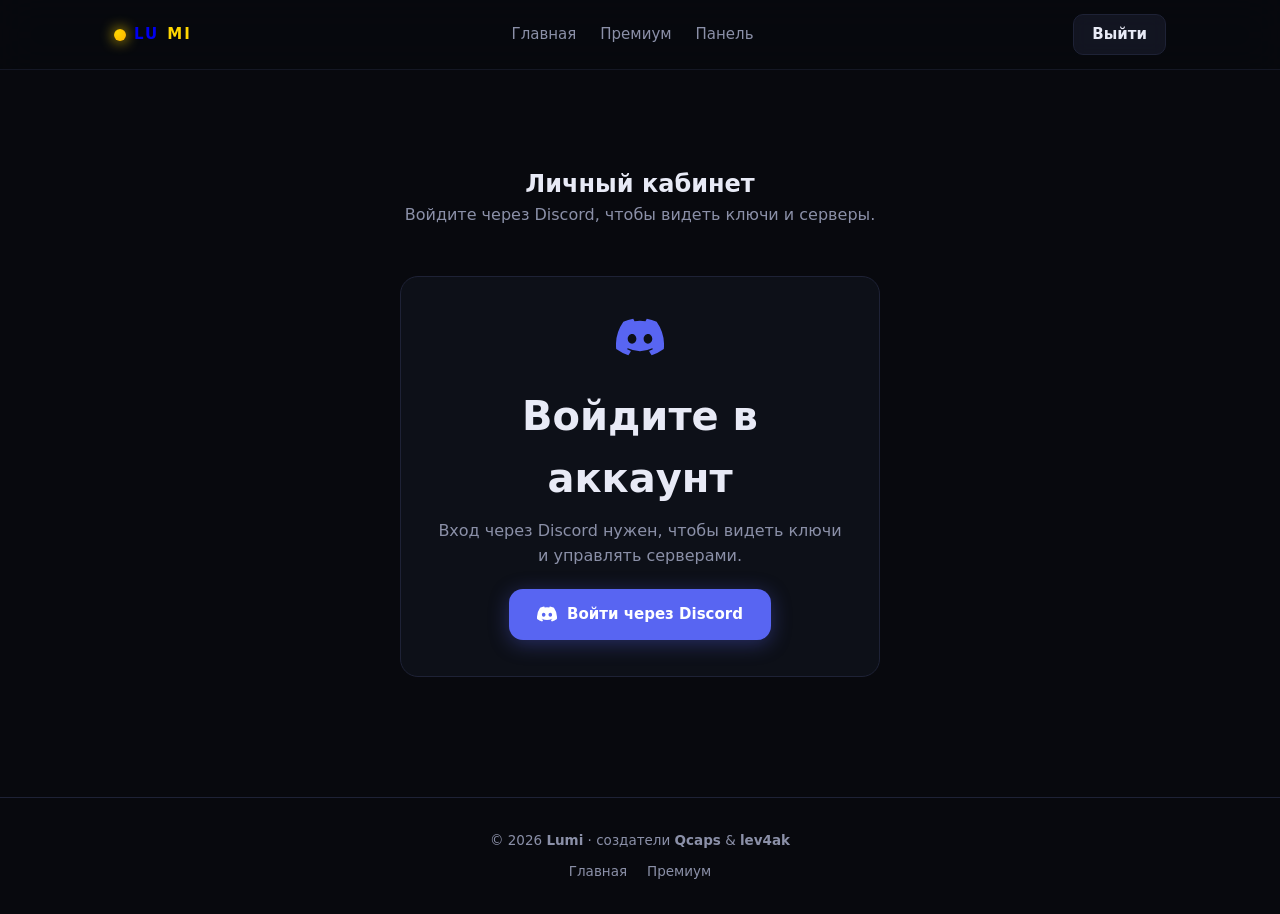
==== site/account.html @ 7cca321b "Сайт: крутой дизайн, Qcaps & lev4ak, LUMI_API на Render, личный кабинет с Discord входом" ====
<!DOCTYPE html>
<html lang="ru">
<head>
<meta charset="UTF-8">
<meta name="viewport" content="width=device-width, initial-scale=1.0">
<title>Lumi — Личный кабинет</title>
<link rel="stylesheet" href="css/style.css">
<link rel="stylesheet" href="css/account.css">
</head>
<body>
<header class="nav">
  <div class="nav-inner">
    <a class="logo" href="index.html" style="text-decoration:none"><span class="logo-dot"></span>LU<span class="accent">MI</span></a>
    <nav>
      <a href="index.html">Главная</a>
      <a href="premium.html">Премиум</a>
      <a href="dashboard.html">Панель</a>
    </nav>
    <a href="/auth/logout" class="btn btn-ghost btn-sm" id="logoutBtn" hidden>Выйти</a>
  </div>
</header>

<section class="section acct">
  <h1>Личный кабинет</h1>
  <p class="section-sub" id="whoami">Загрузка...</p>

  <div class="acct-card" id="loginCard" hidden>
    <div class="login-icon">
      <svg viewBox="0 0 24 24" width="48" height="48" fill="#5865f2"><path d="M20.32 4.37a19.8 19.8 0 0 0-4.93-1.51 13.8 13.8 0 0 0-.64 1.28 18.3 18.3 0 0 0-5.5 0 13.8 13.8 0 0 0-.64-1.28c-1.71.29-3.37.8-4.93 1.51A20.3 20.3 0 0 0 .1 18.06a19.9 19.9 0 0 0 6.07 3.03c.49-.66.93-1.37 1.3-2.1a12.9 12.9 0 0 1-2.05-.98c.17-.12.34-.25.5-.38a14.2 14.2 0 0 0 12.16 0c.17.13.33.26.5.38-.65.39-1.34.71-2.05.98.37.73.81 1.44 1.3 2.1a19.9 19.9 0 0 0 6.07-3.03 20.3 20.3 0 0 0-3.58-13.69ZM8.02 15.33c-1.18 0-2.16-1.08-2.16-2.42 0-1.33.96-2.42 2.16-2.42s2.18 1.09 2.16 2.42c0 1.34-.96 2.42-2.16 2.42Zm7.96 0c-1.18 0-2.16-1.08-2.16-2.42 0-1.33.96-2.42 2.16-2.42s2.18 1.09 2.16 2.42c0 1.34-.95 2.42-2.16 2.42Z"/></svg>
    </div>
    <h2>Войдите в аккаунт</h2>
    <p>Вход через Discord нужен, чтобы видеть ключи и управлять серверами.</p>
    <a href="/auth/login" class="btn btn-discord">
      <svg viewBox="0 0 24 24" width="20" height="20" fill="currentColor"><path d="M20.32 4.37a19.8 19.8 0 0 0-4.93-1.51 13.8 13.8 0 0 0-.64 1.28 18.3 18.3 0 0 0-5.5 0 13.8 13.8 0 0 0-.64-1.28c-1.71.29-3.37.8-4.93 1.51A20.3 20.3 0 0 0 .1 18.06a19.9 19.9 0 0 0 6.07 3.03c.49-.66.93-1.37 1.3-2.1a12.9 12.9 0 0 1-2.05-.98c.17-.12.34-.25.5-.38a14.2 14.2 0 0 0 12.16 0c.17.13.33.26.5.38-.65.39-1.34.71-2.05.98.37.73.81 1.44 1.3 2.1a19.9 19.9 0 0 0 6.07-3.03 20.3 20.3 0 0 0-3.58-13.69ZM8.02 15.33c-1.18 0-2.16-1.08-2.16-2.42 0-1.33.96-2.42 2.16-2.42s2.18 1.09 2.16 2.42c0 1.34-.96 2.42-2.16 2.42Zm7.96 0c-1.18 0-2.16-1.08-2.16-2.42 0-1.33.96-2.42 2.16-2.42s2.18 1.09 2.16 2.42c0 1.34-.95 2.42-2.16 2.42Z"/></svg>
      Войти через Discord
    </a>
  </div>

  <div id="keysSection" hidden>
    <div class="acct-grid">
      <div class="acct-panel">
        <h2>Мои ключи</h2>
        <p class="section-sub" id="noKeys" hidden>Пока пусто. <a href="premium.html" style="color:var(--gold)">Купить премиум →</a></p>
        <div class="keys" id="keysList"></div>
      </div>
      <div class="acct-panel">
        <h2>Премиум на серверах</h2>
        <p class="section-sub">Здесь будут твои серверы с активным премиумом.</p>
        <div class="empty-state">
          <span>🔒</span>
          <p>Активируй ключ в Discord: <code>!активировать LU-XXXX-XXXX</code></p>
        </div>
      </div>
    </div>
  </div>
</section>

<footer class="footer">
  <div>© 2026 <b>Lumi</b> · создатели <b>Qcaps</b> &amp; <b>lev4ak</b></div>
  <div class="footer-links"><a href="index.html">Главная</a><a href="premium.html">Премиум</a></div>
</footer>

<script src="js/config.js"></script>
<script src="js/account.js"></script>
</body>
</html>
---- site/css/style.css ----
:root {
  --bg: #08090e;
  --bg2: #0e1018;
  --card: #12141f;
  --line: #1e2236;
  --text: #e8eaf6;
  --muted: #8b90a8;
  --gold: #ffd700;
  --gold2: #ffb300;
  --violet: #8b5cf6;
  --green: #22c55e;
  --red: #ef4444;
  --radius: 18px;
}

* { margin: 0; padding: 0; box-sizing: border-box; }
html { scroll-behavior: smooth; }
body {
  background: var(--bg);
  color: var(--text);
  font-family: "Inter", "Segoe UI", system-ui, -apple-system, sans-serif;
  line-height: 1.55;
  overflow-x: hidden;
}

.accent { color: var(--gold); }

/* ── Навигация ── */
.nav {
  position: sticky; top: 0; z-index: 50;
  background: rgba(8, 9, 14, 0.85);
  backdrop-filter: blur(20px) saturate(180%);
  border-bottom: 1px solid rgba(30, 34, 54, 0.6);
}
.nav-inner {
  max-width: 1100px; margin: 0 auto; padding: 14px 24px;
  display: flex; align-items: center; justify-content: space-between; gap: 16px;
}
.logo {
  font-weight: 800; font-size: 22px; letter-spacing: 2px;
  display: flex; align-items: center; gap: 8px;
}
.logo-dot {
  width: 12px; height: 12px; border-radius: 50%;
  background: radial-gradient(circle at 30% 30%, var(--gold), var(--gold2));
  box-shadow: 0 0 14px var(--gold);
  animation: pulse 2s ease-in-out infinite;
}
@keyframes pulse {
  0%, 100% { box-shadow: 0 0 14px var(--gold); }
  50% { box-shadow: 0 0 22px var(--gold), 0 0 40px rgba(255, 215, 0, 0.2); }
}
.logo-tag {
  font-size: 11px; font-weight: 700; color: var(--bg);
  background: linear-gradient(135deg, var(--gold), var(--gold2));
  padding: 3px 10px; border-radius: 8px; letter-spacing: 1px;
}
.nav nav { display: flex; gap: 24px; }
.nav nav a { color: var(--muted); text-decoration: none; font-size: 15px; transition: color .2s; }
.nav nav a:hover { color: var(--gold); }
.nav a { font-size: 15px; }

/* ── Кнопки ── */
.btn {
  display: inline-block; padding: 13px 28px; border-radius: 14px;
  text-decoration: none; font-weight: 700; font-size: 15px;
  border: none; cursor: pointer; transition: all .2s ease;
  position: relative; overflow: hidden;
}
.btn:hover { transform: translateY(-2px); }
.btn-sm { padding: 8px 18px; font-size: 14px; border-radius: 10px; }
.btn-gold {
  background: linear-gradient(135deg, var(--gold), var(--gold2));
  color: #1a1200;
  box-shadow: 0 4px 20px rgba(255, 179, 0, 0.3);
}
.btn-gold:hover { box-shadow: 0 6px 28px rgba(255, 179, 0, 0.45); }
.btn-primary {
  background: linear-gradient(135deg, var(--violet), #6d28d9);
  color: #fff; box-shadow: 0 4px 20px rgba(139, 92, 246, 0.35);
}
.btn-primary:hover { box-shadow: 0 6px 28px rgba(139, 92, 246, 0.5); }
.btn-ghost {
  background: rgba(30, 34, 54, 0.5); color: var(--text);
  border: 1px solid var(--line);
  backdrop-filter: blur(8px);
}
.btn-ghost:hover { border-color: var(--gold); color: var(--gold); background: rgba(255, 215, 0, 0.05); }

/* ── Hero ── */
.hero {
  position: relative; overflow: hidden;
  padding: 120px 24px 90px;
  text-align: center;
}
.hero-glow {
  position: absolute; inset: 0; pointer-events: none;
  background:
    radial-gradient(700px 350px at 10% 0%, rgba(139, 92, 246, 0.22), transparent 70%),
    radial-gradient(700px 350px at 90% 20%, rgba(255, 215, 0, 0.14), transparent 70%),
    radial-gradient(400px 400px at 50% 80%, rgba(139, 92, 246, 0.08), transparent 70%);
}
.hero-particles {
  position: absolute; inset: 0; pointer-events: none;
}
.hero-inner { position: relative; max-width: 780px; margin: 0 auto; }
.badge {
  display: inline-block; padding: 8px 18px; border-radius: 999px;
  border: 1px solid rgba(30, 34, 54, 0.8); background: rgba(18, 20, 31, 0.7);
  backdrop-filter: blur(8px);
  color: var(--muted); font-size: 13px; margin-bottom: 28px;
  animation: fadeInUp .6s ease-out;
}
.hero h1 {
  font-size: 62px; line-height: 1.06; margin-bottom: 22px;
  animation: fadeInUp .6s ease-out .1s both;
}
.sub {
  color: var(--muted); font-size: 18px; max-width: 640px;
  margin: 0 auto 36px;
  animation: fadeInUp .6s ease-out .2s both;
}
.hero-actions {
  display: flex; gap: 14px; justify-content: center; flex-wrap: wrap;
  animation: fadeInUp .6s ease-out .3s both;
}
.hero-stats {
  display: flex; gap: 48px; justify-content: center;
  margin-top: 52px; flex-wrap: wrap;
  animation: fadeInUp .6s ease-out .4s both;
}
.hero-stats b { display: block; font-size: 32px; color: var(--gold); }
.hero-stats span { color: var(--muted); font-size: 14px; }

@keyframes fadeInUp {
  from { opacity: 0; transform: translateY(24px); }
  to { opacity: 1; transform: translateY(0); }
}

/* ── Секции ── */
.section { padding: 96px 24px; max-width: 1100px; margin: 0 auto; }
.section.alt {
  max-width: none; background: var(--bg2);
  border-top: 1px solid var(--line); border-bottom: 1px solid var(--line);
}
.section h2 { font-size: 40px; text-align: center; margin-bottom: 12px; }
.section-sub { text-align: center; color: var(--muted); margin-bottom: 48px; }

/* ── Карточки ── */
.grid {
  display: grid; grid-template-columns: repeat(auto-fit, minmax(300px, 1fr));
  gap: 20px; max-width: 1100px; margin: 0 auto; padding: 0 24px;
}
.card {
  background: rgba(18, 20, 31, 0.6);
  border: 1px solid var(--line);
  border-radius: var(--radius); padding: 28px;
  transition: all .25s ease;
  backdrop-filter: blur(4px);
}
.card:hover {
  transform: translateY(-6px);
  border-color: rgba(255, 215, 0, 0.4);
  box-shadow: 0 12px 40px rgba(0, 0, 0, 0.3), 0 0 0 1px rgba(255, 215, 0, 0.1);
}
.card-emoji { font-size: 36px; display: block; margin-bottom: 14px; }
.card h3 { font-size: 20px; margin-bottom: 8px; }
.card p { color: var(--muted); font-size: 14.5px; line-height: 1.6; }

/* ── Команды ── */
.cmd-cols {
  display: grid; grid-template-columns: 1fr 1fr; gap: 32px;
  max-width: 920px; margin: 0 auto; padding: 0 24px;
}
.cmd-cols h4 { color: var(--gold); margin: 20px 0 12px; font-size: 16px; }
.cmd-cols code {
  display: inline-block;
  background: rgba(16, 17, 38, 0.8);
  border: 1px solid var(--line);
  padding: 5px 12px; border-radius: 8px; margin: 0 6px 8px 0;
  color: #c7d2fe; font-size: 13px; font-family: "Fira Code", Consolas, monospace;
  transition: border-color .2s;
}
.cmd-cols code:hover { border-color: var(--violet); }

/* ── Тарифы ── */
.price-grid {
  display: grid; grid-template-columns: repeat(auto-fit, minmax(290px, 320px));
  gap: 24px; justify-content: center; padding: 0 24px;
}
.price-card {
  background: rgba(18, 20, 31, 0.6);
  border: 1px solid var(--line);
  border-radius: var(--radius); padding: 34px 28px;
  display: flex; flex-direction: column; gap: 14px;
  position: relative;
  transition: all .25s ease;
  backdrop-filter: blur(4px);
}
.price-card:hover { transform: translateY(-4px); }
.price-card.hot {
  border-color: rgba(255, 215, 0, 0.5);
  box-shadow: 0 0 40px rgba(255, 179, 0, 0.12);
}
.hot-label {
  position: absolute; top: -14px; right: 18px;
  background: linear-gradient(135deg, var(--gold), var(--gold2));
  color: #1a1200; font-weight: 800; font-size: 12px;
  padding: 5px 14px; border-radius: 999px;
}
.price-card h3 { font-size: 21px; }
.price { font-size: 36px; font-weight: 800; }
.price span { font-size: 14px; color: var(--muted); font-weight: 400; }
.price-card ul { list-style: none; display: flex; flex-direction: column; gap: 10px; font-size: 14.5px; color: var(--muted); flex: 1; }
.price-card ul li { padding-left: 2px; }
.price-card .btn { text-align: center; }

/* ── FAQ ── */
.faq { max-width: 740px; margin: 0 auto; display: flex; flex-direction: column; gap: 12px; padding: 0 24px; }
.faq details {
  background: rgba(18, 20, 31, 0.6);
  border: 1px solid var(--line);
  border-radius: 14px; padding: 18px 22px;
  transition: border-color .2s;
}
.faq details:hover { border-color: rgba(139, 92, 246, 0.3); }
.faq summary { cursor: pointer; font-weight: 700; font-size: 15.5px; }
.faq details p { color: var(--muted); margin-top: 10px; font-size: 14.5px; }
.faq code {
  background: rgba(16, 17, 38, 0.8);
  padding: 2px 8px; border-radius: 6px; color: #c7d2fe;
}

/* ── Premium-страница ── */
.prem-hero { text-align: center; padding-top: 70px; }
.prem-box {
  max-width: 520px; margin: 30px auto 0;
  background: rgba(18, 20, 31, 0.6);
  border: 1px solid var(--line);
  border-radius: var(--radius); padding: 28px;
  display: flex; flex-direction: column; gap: 12px; text-align: left;
}
.prem-box label { font-weight: 700; font-size: 14px; color: var(--muted); }
.code-row { display: flex; gap: 10px; }
.prem-box input {
  flex: 1; background: rgba(8, 9, 14, 0.8);
  border: 1px solid var(--line);
  border-radius: 12px; padding: 12px 14px; color: var(--text);
  font-size: 16px; font-family: "Fira Code", Consolas, monospace; letter-spacing: 1px;
  outline: none; transition: border-color .2s;
}
.prem-box input:focus { border-color: var(--gold); }
.hint { color: var(--muted); font-size: 13.5px; }
.hint.ok { color: var(--green); }
.hint.err { color: var(--red); }
.steps {
  display: flex; flex-direction: column; gap: 16px;
  max-width: 560px; margin: 0 auto; padding: 0 24px;
}
.step {
  background: rgba(18, 20, 31, 0.6);
  border: 1px solid var(--line);
  border-radius: 14px; padding: 18px 22px; font-size: 15px;
  display: flex; align-items: center; gap: 14px;
}
.step b {
  width: 36px; height: 36px; flex-shrink: 0;
  background: linear-gradient(135deg, var(--gold), var(--gold2));
  color: #1a1200; border-radius: 50%;
  display: flex; align-items: center; justify-content: center;
}
.step code { background: rgba(16, 17, 38, 0.8); padding: 2px 8px; border-radius: 6px; color: #c7d2fe; }

/* ── Footer ── */
.footer {
  border-top: 1px solid var(--line); padding: 32px 24px;
  text-align: center; color: var(--muted); font-size: 13.5px;
  display: flex; flex-direction: column; gap: 10px;
}
.footer-links { display: flex; gap: 20px; justify-content: center; }
.footer-links a { color: var(--muted); text-decoration: none; transition: color .2s; }
.footer-links a:hover { color: var(--gold); }

@media (max-width: 760px) {
  .hero h1 { font-size: 40px; }
  .nav nav { display: none; }
  .cmd-cols { grid-template-columns: 1fr; }
  .code-row { flex-direction: column; }
}
---- site/css/account.css ----
/* ── Личный кабинет ───────────────────────────────────────────── */

.acct { text-align: center; }

.login-icon {
  margin-bottom: 16px;
}

.acct-card {
  max-width: 480px;
  margin: 24px auto;
  background: rgba(18, 20, 31, 0.6);
  border: 1px solid var(--line);
  border-radius: var(--radius);
  padding: 36px 32px;
  text-align: center;
}

.acct-card h2 { margin-bottom: 10px; }
.acct-card p { color: var(--muted); margin-bottom: 20px; }

.btn-discord {
  display: inline-flex; align-items: center; gap: 10px;
  background: #5865f2; color: #fff;
  padding: 14px 28px; border-radius: 14px;
  font-weight: 700; font-size: 15px;
  text-decoration: none;
  box-shadow: 0 4px 20px rgba(88, 101, 242, 0.35);
  transition: all .2s;
}
.btn-discord:hover { transform: translateY(-2px); box-shadow: 0 6px 28px rgba(88, 101, 242, 0.5); }

.acct-grid {
  display: grid; grid-template-columns: 1fr 1fr;
  gap: 24px; max-width: 900px; margin: 0 auto;
  text-align: left;
}

.acct-panel {
  background: rgba(18, 20, 31, 0.6);
  border: 1px solid var(--line);
  border-radius: var(--radius);
  padding: 28px;
}
.acct-panel h2 { text-align: left; margin-bottom: 12px; }

.keys { display: grid; gap: 12px; }

.key {
  display: flex;
  align-items: center;
  gap: 12px;
  background: rgba(8, 9, 14, 0.5);
  border: 1px solid var(--line);
  border-radius: 12px;
  padding: 14px 18px;
}

.key-code {
  font-family: "Fira Code", Consolas, monospace;
  font-size: 16px;
  letter-spacing: 1px;
  color: var(--gold);
  flex: 1;
  word-break: break-all;
}

.key-toggle {
  background: none;
  border: none;
  color: var(--muted);
  cursor: pointer;
  font-size: 18px;
  transition: color .2s;
}
.key-toggle:hover { color: var(--gold); }

.key-meta { font-size: 12px; color: var(--muted); display: flex; gap: 10px; align-items: center; }

.badge { padding: 3px 10px; border-radius: 999px; font-size: 11px; font-weight: 700; }
.badge--ok { background: rgba(34, 197, 94, 0.15); color: var(--green); }
.badge--wait { background: rgba(255, 179, 0, 0.15); color: var(--gold); }

.empty-state {
  text-align: center;
  padding: 32px 20px;
  color: var(--muted);
}
.empty-state span { font-size: 40px; display: block; margin-bottom: 12px; }
.empty-state p { font-size: 14px; }
.empty-state code {
  background: rgba(16, 17, 38, 0.8);
  padding: 2px 8px; border-radius: 6px;
  color: var(--gold); font-size: 13px;
}

@media (max-width: 760px) {
  .acct-grid { grid-template-columns: 1fr; }
}
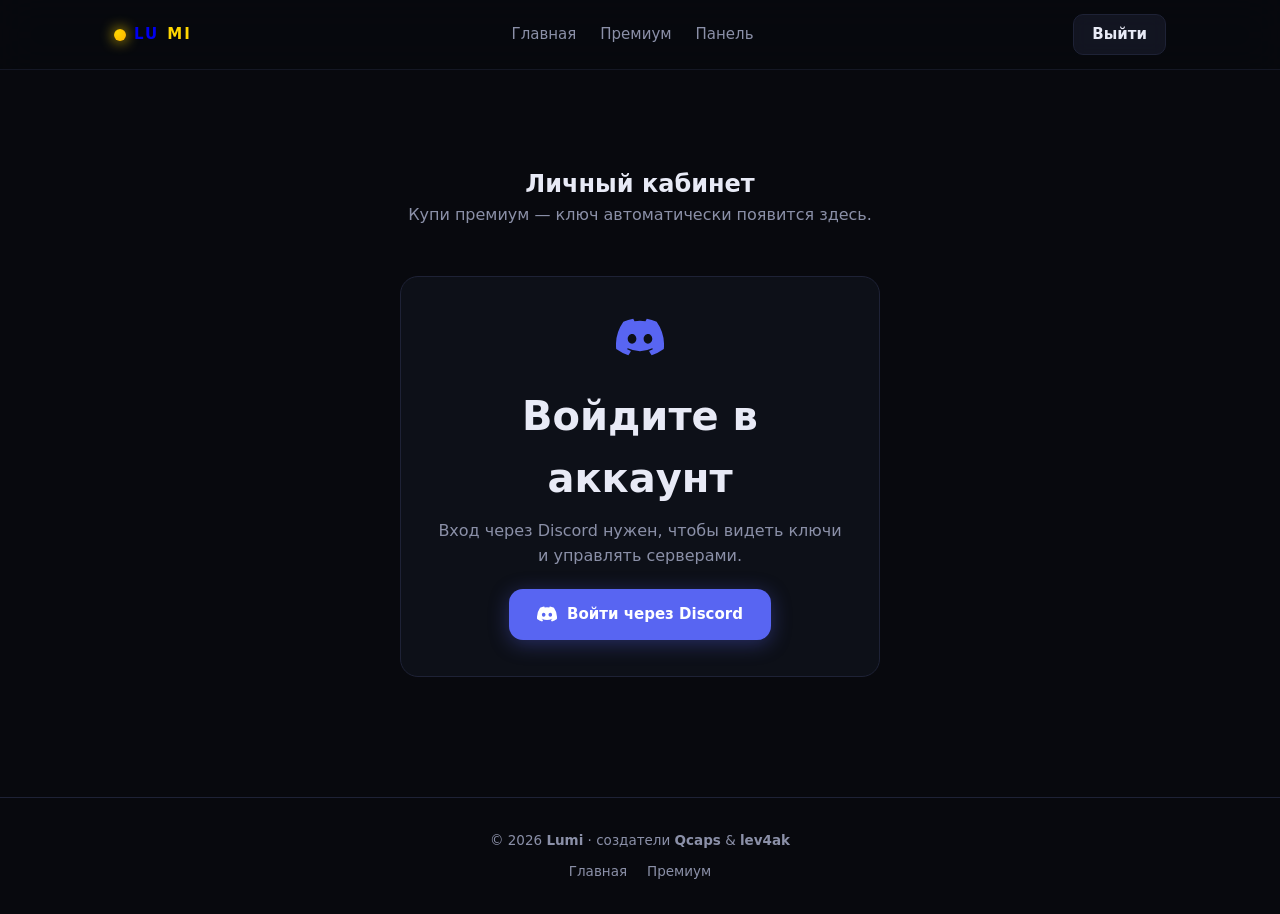
==== commit 1afc2134: "Fix OAuth links to lumi-panel.onrender.com" ====
--- a/site/account.html
+++ b/site/account.html
@@ -16,7 +16,7 @@
       <a href="premium.html">Премиум</a>
       <a href="dashboard.html">Панель</a>
     </nav>
-    <a href="/auth/logout" class="btn btn-ghost btn-sm" id="logoutBtn" hidden>Выйти</a>
+    <a href="https://lumi-panel.onrender.com/auth/logout" class="btn btn-ghost btn-sm" id="logoutBtn" hidden>Выйти</a>
   </div>
 </header>
 
@@ -30,7 +30,7 @@
     </div>
     <h2>Войдите в аккаунт</h2>
     <p>Вход через Discord нужен, чтобы видеть ключи и управлять серверами.</p>
-    <a href="/auth/login" class="btn btn-discord">
+    <a href="https://lumi-panel.onrender.com/auth/login" class="btn btn-discord">
       <svg viewBox="0 0 24 24" width="20" height="20" fill="currentColor"><path d="M20.32 4.37a19.8 19.8 0 0 0-4.93-1.51 13.8 13.8 0 0 0-.64 1.28 18.3 18.3 0 0 0-5.5 0 13.8 13.8 0 0 0-.64-1.28c-1.71.29-3.37.8-4.93 1.51A20.3 20.3 0 0 0 .1 18.06a19.9 19.9 0 0 0 6.07 3.03c.49-.66.93-1.37 1.3-2.1a12.9 12.9 0 0 1-2.05-.98c.17-.12.34-.25.5-.38a14.2 14.2 0 0 0 12.16 0c.17.13.33.26.5.38-.65.39-1.34.71-2.05.98.37.73.81 1.44 1.3 2.1a19.9 19.9 0 0 0 6.07-3.03 20.3 20.3 0 0 0-3.58-13.69ZM8.02 15.33c-1.18 0-2.16-1.08-2.16-2.42 0-1.33.96-2.42 2.16-2.42s2.18 1.09 2.16 2.42c0 1.34-.96 2.42-2.16 2.42Zm7.96 0c-1.18 0-2.16-1.08-2.16-2.42 0-1.33.96-2.42 2.16-2.42s2.18 1.09 2.16 2.42c0 1.34-.95 2.42-2.16 2.42Z"/></svg>
       Войти через Discord
     </a>
--- a/site/css/style.css
+++ b/site/css/style.css
@@ -87,6 +87,18 @@
 }
 .btn-ghost:hover { border-color: var(--gold); color: var(--gold); background: rgba(255, 215, 0, 0.05); }
 
+.nav-actions { display: flex; gap: 10px; align-items: center; }
+.btn-discord-sm {
+  display: inline-flex; align-items: center; gap: 6px;
+  background: #5865f2; color: #fff;
+  padding: 8px 16px; border-radius: 10px;
+  font-weight: 700; font-size: 14px;
+  text-decoration: none;
+  transition: all .2s;
+  box-shadow: 0 2px 10px rgba(88, 101, 242, 0.25);
+}
+.btn-discord-sm:hover { background: #4752c4; transform: translateY(-1px); box-shadow: 0 4px 16px rgba(88, 101, 242, 0.4); }
+
 /* ── Hero ── */
 .hero {
   position: relative; overflow: hidden;
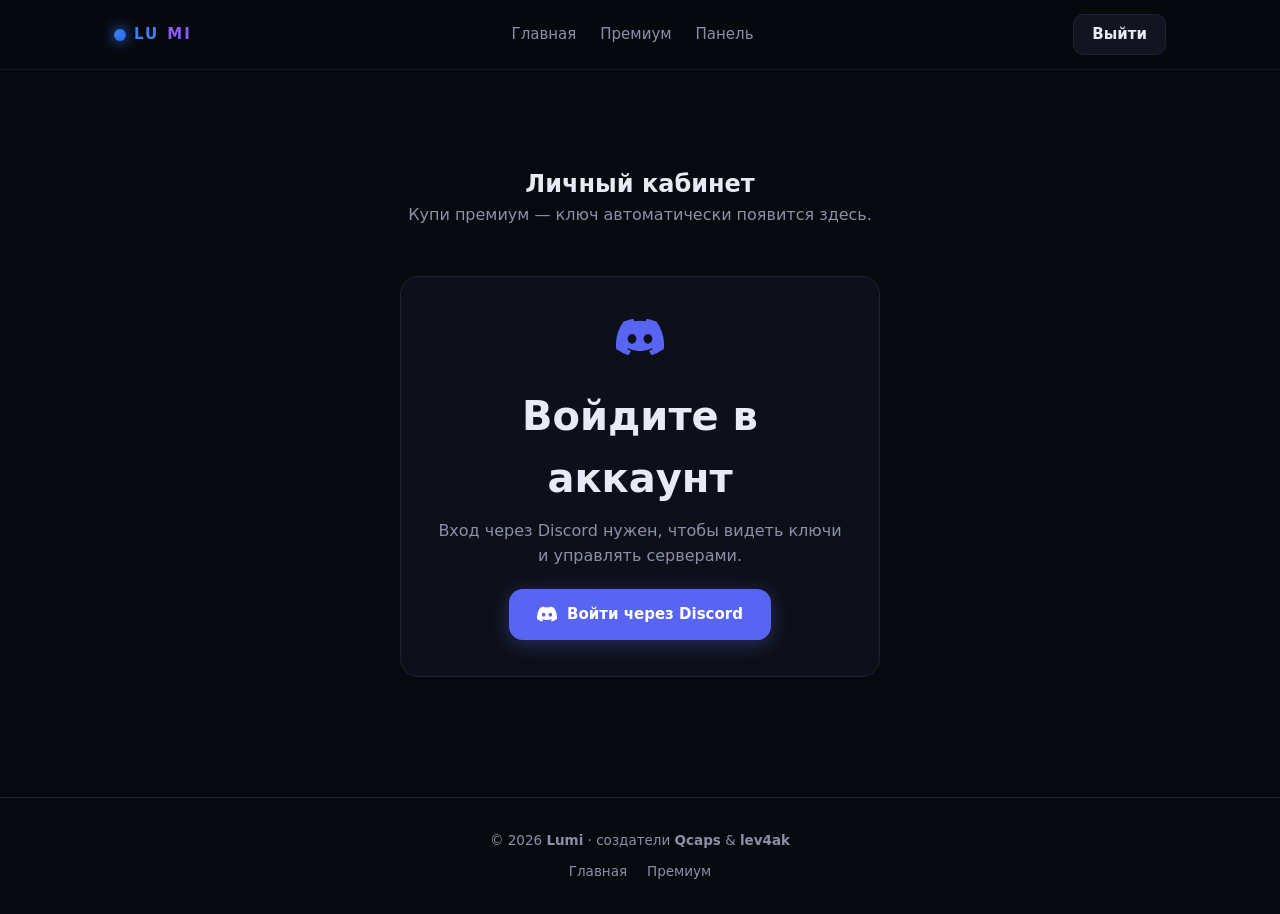
==== commit 198e76c0: "Stripe оплата + новый дизайн: LU синий, MI фиолетовый" ====
--- a/site/account.html
+++ b/site/account.html
@@ -10,7 +10,7 @@
 <body>
 <header class="nav">
   <div class="nav-inner">
-    <a class="logo" href="index.html" style="text-decoration:none"><span class="logo-dot"></span>LU<span class="accent">MI</span></a>
+    <a class="logo" href="index.html" style="text-decoration:none"><span class="logo-dot"></span><span class="lu">LU</span><span class="mi">MI</span></a>
     <nav>
       <a href="index.html">Главная</a>
       <a href="premium.html">Премиум</a>
--- a/site/css/style.css
+++ b/site/css/style.css
@@ -5,8 +5,8 @@
   --line: #1e2236;
   --text: #e8eaf6;
   --muted: #8b90a8;
-  --gold: #ffd700;
-  --gold2: #ffb300;
+  --blue: #3b82f6;
+  --blue2: #2563eb;
   --violet: #8b5cf6;
   --green: #22c55e;
   --red: #ef4444;
@@ -23,7 +23,7 @@
   overflow-x: hidden;
 }
 
-.accent { color: var(--gold); }
+.accent { color: var(--violet); }
 
 /* ── Навигация ── */
 .nav {
@@ -40,24 +40,26 @@
   font-weight: 800; font-size: 22px; letter-spacing: 2px;
   display: flex; align-items: center; gap: 8px;
 }
+.logo .lu { color: var(--blue); }
+.logo .mi { color: var(--violet); }
 .logo-dot {
   width: 12px; height: 12px; border-radius: 50%;
-  background: radial-gradient(circle at 30% 30%, var(--gold), var(--gold2));
-  box-shadow: 0 0 14px var(--gold);
+  background: radial-gradient(circle at 30% 30%, var(--blue), var(--blue2));
+  box-shadow: 0 0 14px var(--blue);
   animation: pulse 2s ease-in-out infinite;
 }
 @keyframes pulse {
-  0%, 100% { box-shadow: 0 0 14px var(--gold); }
-  50% { box-shadow: 0 0 22px var(--gold), 0 0 40px rgba(255, 215, 0, 0.2); }
+  0%, 100% { box-shadow: 0 0 14px var(--blue); }
+  50% { box-shadow: 0 0 22px var(--blue), 0 0 40px rgba(59, 130, 246, 0.2); }
 }
 .logo-tag {
   font-size: 11px; font-weight: 700; color: var(--bg);
-  background: linear-gradient(135deg, var(--gold), var(--gold2));
+  background: linear-gradient(135deg, var(--violet), var(--blue2));
   padding: 3px 10px; border-radius: 8px; letter-spacing: 1px;
 }
 .nav nav { display: flex; gap: 24px; }
 .nav nav a { color: var(--muted); text-decoration: none; font-size: 15px; transition: color .2s; }
-.nav nav a:hover { color: var(--gold); }
+.nav nav a:hover { color: var(--violet); }
 .nav a { font-size: 15px; }
 
 /* ── Кнопки ── */
@@ -70,22 +72,22 @@
 .btn:hover { transform: translateY(-2px); }
 .btn-sm { padding: 8px 18px; font-size: 14px; border-radius: 10px; }
 .btn-gold {
-  background: linear-gradient(135deg, var(--gold), var(--gold2));
-  color: #1a1200;
-  box-shadow: 0 4px 20px rgba(255, 179, 0, 0.3);
-}
-.btn-gold:hover { box-shadow: 0 6px 28px rgba(255, 179, 0, 0.45); }
+  background: linear-gradient(135deg, var(--violet), #6d28d9);
+  color: #fff;
+  box-shadow: 0 4px 20px rgba(139, 92, 246, 0.3);
+}
+.btn-gold:hover { box-shadow: 0 6px 28px rgba(139, 92, 246, 0.5); }
 .btn-primary {
-  background: linear-gradient(135deg, var(--violet), #6d28d9);
-  color: #fff; box-shadow: 0 4px 20px rgba(139, 92, 246, 0.35);
-}
-.btn-primary:hover { box-shadow: 0 6px 28px rgba(139, 92, 246, 0.5); }
+  background: linear-gradient(135deg, var(--blue), var(--blue2));
+  color: #fff; box-shadow: 0 4px 20px rgba(59, 130, 246, 0.35);
+}
+.btn-primary:hover { box-shadow: 0 6px 28px rgba(59, 130, 246, 0.5); }
 .btn-ghost {
   background: rgba(30, 34, 54, 0.5); color: var(--text);
   border: 1px solid var(--line);
   backdrop-filter: blur(8px);
 }
-.btn-ghost:hover { border-color: var(--gold); color: var(--gold); background: rgba(255, 215, 0, 0.05); }
+.btn-ghost:hover { border-color: var(--violet); color: var(--violet); background: rgba(139, 92, 246, 0.05); }
 
 .nav-actions { display: flex; gap: 10px; align-items: center; }
 .btn-discord-sm {
@@ -108,9 +110,9 @@
 .hero-glow {
   position: absolute; inset: 0; pointer-events: none;
   background:
-    radial-gradient(700px 350px at 10% 0%, rgba(139, 92, 246, 0.22), transparent 70%),
-    radial-gradient(700px 350px at 90% 20%, rgba(255, 215, 0, 0.14), transparent 70%),
-    radial-gradient(400px 400px at 50% 80%, rgba(139, 92, 246, 0.08), transparent 70%);
+    radial-gradient(700px 350px at 10% 0%, rgba(59, 130, 246, 0.22), transparent 70%),
+    radial-gradient(700px 350px at 90% 20%, rgba(139, 92, 246, 0.14), transparent 70%),
+    radial-gradient(400px 400px at 50% 80%, rgba(59, 130, 246, 0.08), transparent 70%);
 }
 .hero-particles {
   position: absolute; inset: 0; pointer-events: none;
@@ -141,7 +143,7 @@
   margin-top: 52px; flex-wrap: wrap;
   animation: fadeInUp .6s ease-out .4s both;
 }
-.hero-stats b { display: block; font-size: 32px; color: var(--gold); }
+.hero-stats b { display: block; font-size: 32px; color: var(--violet); }
 .hero-stats span { color: var(--muted); font-size: 14px; }
 
 @keyframes fadeInUp {
@@ -172,8 +174,8 @@
 }
 .card:hover {
   transform: translateY(-6px);
-  border-color: rgba(255, 215, 0, 0.4);
-  box-shadow: 0 12px 40px rgba(0, 0, 0, 0.3), 0 0 0 1px rgba(255, 215, 0, 0.1);
+  border-color: rgba(139, 92, 246, 0.4);
+  box-shadow: 0 12px 40px rgba(0, 0, 0, 0.3), 0 0 0 1px rgba(139, 92, 246, 0.1);
 }
 .card-emoji { font-size: 36px; display: block; margin-bottom: 14px; }
 .card h3 { font-size: 20px; margin-bottom: 8px; }
@@ -184,7 +186,7 @@
   display: grid; grid-template-columns: 1fr 1fr; gap: 32px;
   max-width: 920px; margin: 0 auto; padding: 0 24px;
 }
-.cmd-cols h4 { color: var(--gold); margin: 20px 0 12px; font-size: 16px; }
+.cmd-cols h4 { color: var(--violet); margin: 20px 0 12px; font-size: 16px; }
 .cmd-cols code {
   display: inline-block;
   background: rgba(16, 17, 38, 0.8);
@@ -211,13 +213,13 @@
 }
 .price-card:hover { transform: translateY(-4px); }
 .price-card.hot {
-  border-color: rgba(255, 215, 0, 0.5);
-  box-shadow: 0 0 40px rgba(255, 179, 0, 0.12);
+  border-color: rgba(139, 92, 246, 0.5);
+  box-shadow: 0 0 40px rgba(139, 92, 246, 0.12);
 }
 .hot-label {
   position: absolute; top: -14px; right: 18px;
-  background: linear-gradient(135deg, var(--gold), var(--gold2));
-  color: #1a1200; font-weight: 800; font-size: 12px;
+  background: linear-gradient(135deg, var(--blue), var(--blue2));
+  color: #fff; font-weight: 800; font-size: 12px;
   padding: 5px 14px; border-radius: 999px;
 }
 .price-card h3 { font-size: 21px; }
@@ -261,7 +263,7 @@
   font-size: 16px; font-family: "Fira Code", Consolas, monospace; letter-spacing: 1px;
   outline: none; transition: border-color .2s;
 }
-.prem-box input:focus { border-color: var(--gold); }
+.prem-box input:focus { border-color: var(--violet); }
 .hint { color: var(--muted); font-size: 13.5px; }
 .hint.ok { color: var(--green); }
 .hint.err { color: var(--red); }
@@ -277,8 +279,8 @@
 }
 .step b {
   width: 36px; height: 36px; flex-shrink: 0;
-  background: linear-gradient(135deg, var(--gold), var(--gold2));
-  color: #1a1200; border-radius: 50%;
+  background: linear-gradient(135deg, var(--blue), var(--blue2));
+  color: #fff; border-radius: 50%;
   display: flex; align-items: center; justify-content: center;
 }
 .step code { background: rgba(16, 17, 38, 0.8); padding: 2px 8px; border-radius: 6px; color: #c7d2fe; }
@@ -291,7 +293,7 @@
 }
 .footer-links { display: flex; gap: 20px; justify-content: center; }
 .footer-links a { color: var(--muted); text-decoration: none; transition: color .2s; }
-.footer-links a:hover { color: var(--gold); }
+.footer-links a:hover { color: var(--violet); }
 
 @media (max-width: 760px) {
   .hero h1 { font-size: 40px; }
--- a/site/css/account.css
+++ b/site/css/account.css
@@ -60,7 +60,7 @@
   font-family: "Fira Code", Consolas, monospace;
   font-size: 16px;
   letter-spacing: 1px;
-  color: var(--gold);
+  color: var(--violet);
   flex: 1;
   word-break: break-all;
 }
@@ -79,7 +79,7 @@
 
 .badge { padding: 3px 10px; border-radius: 999px; font-size: 11px; font-weight: 700; }
 .badge--ok { background: rgba(34, 197, 94, 0.15); color: var(--green); }
-.badge--wait { background: rgba(255, 179, 0, 0.15); color: var(--gold); }
+.badge--wait { background: rgba(139, 92, 246, 0.15); color: var(--violet); }
 
 .empty-state {
   text-align: center;
@@ -91,7 +91,7 @@
 .empty-state code {
   background: rgba(16, 17, 38, 0.8);
   padding: 2px 8px; border-radius: 6px;
-  color: var(--gold); font-size: 13px;
+  color: var(--violet); font-size: 13px;
 }
 
 @media (max-width: 760px) {
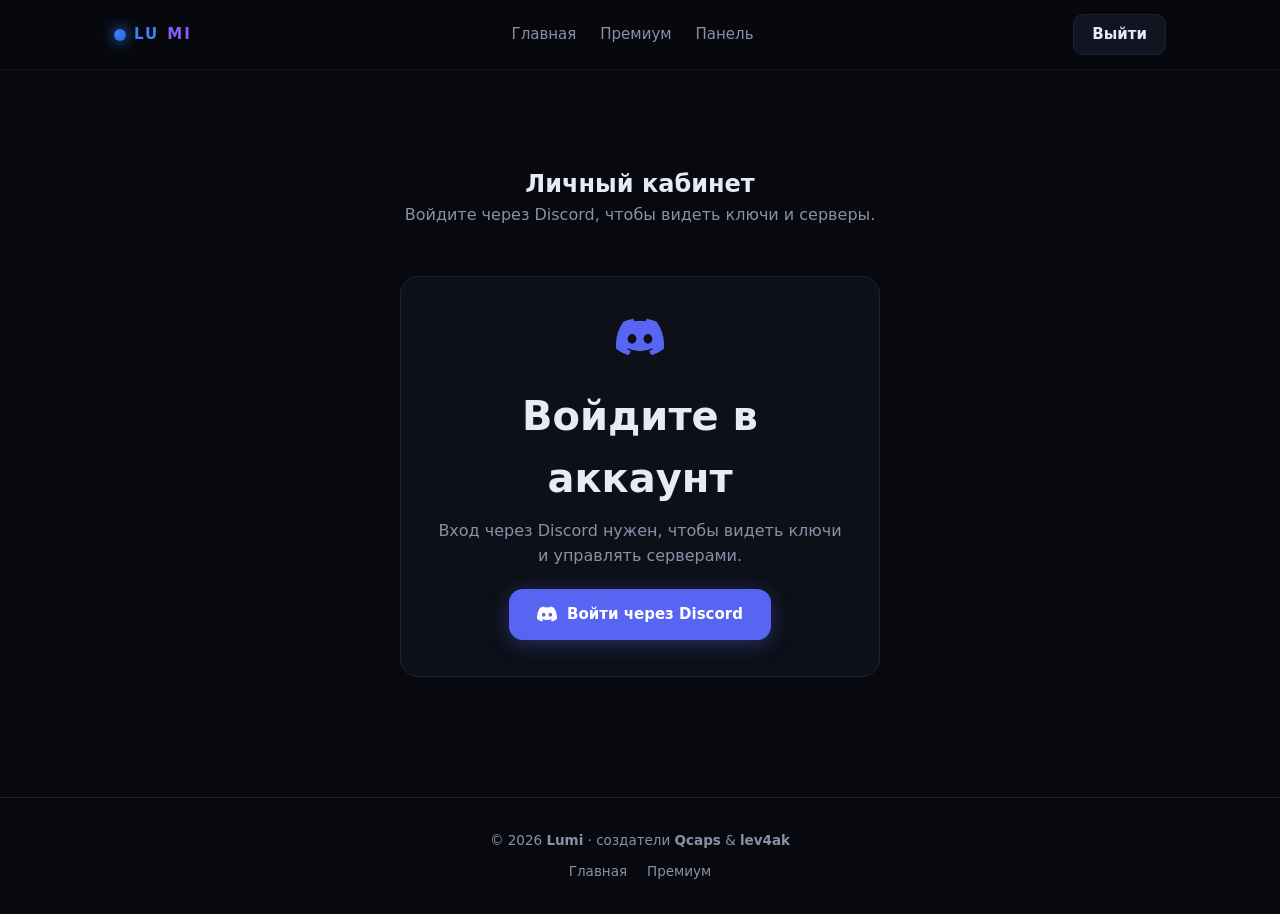
==== commit 56cfef52: "Убраны demo-модалки, добавлен Discord вход на премиум-страницу" ====
--- a/site/account.html
+++ b/site/account.html
@@ -40,7 +40,7 @@
     <div class="acct-grid">
       <div class="acct-panel">
         <h2>Мои ключи</h2>
-        <p class="section-sub" id="noKeys" hidden>Пока пусто. <a href="premium.html" style="color:var(--gold)">Купить премиум →</a></p>
+        <p class="section-sub" id="noKeys" hidden>Пока пусто. <a href="premium.html" style="color:var(--violet)">Купить премиум →</a></p>
         <div class="keys" id="keysList"></div>
       </div>
       <div class="acct-panel">
--- a/site/css/style.css
+++ b/site/css/style.css
@@ -101,6 +101,17 @@
 }
 .btn-discord-sm:hover { background: #4752c4; transform: translateY(-1px); box-shadow: 0 4px 16px rgba(88, 101, 242, 0.4); }
 
+.btn-discord {
+  display: inline-flex; align-items: center; gap: 10px;
+  background: #5865f2; color: #fff;
+  padding: 14px 28px; border-radius: 14px;
+  font-weight: 700; font-size: 15px;
+  text-decoration: none;
+  box-shadow: 0 4px 20px rgba(88, 101, 242, 0.35);
+  transition: all .2s;
+}
+.btn-discord:hover { transform: translateY(-2px); box-shadow: 0 6px 28px rgba(88, 101, 242, 0.5); }
+
 /* ── Hero ── */
 .hero {
   position: relative; overflow: hidden;
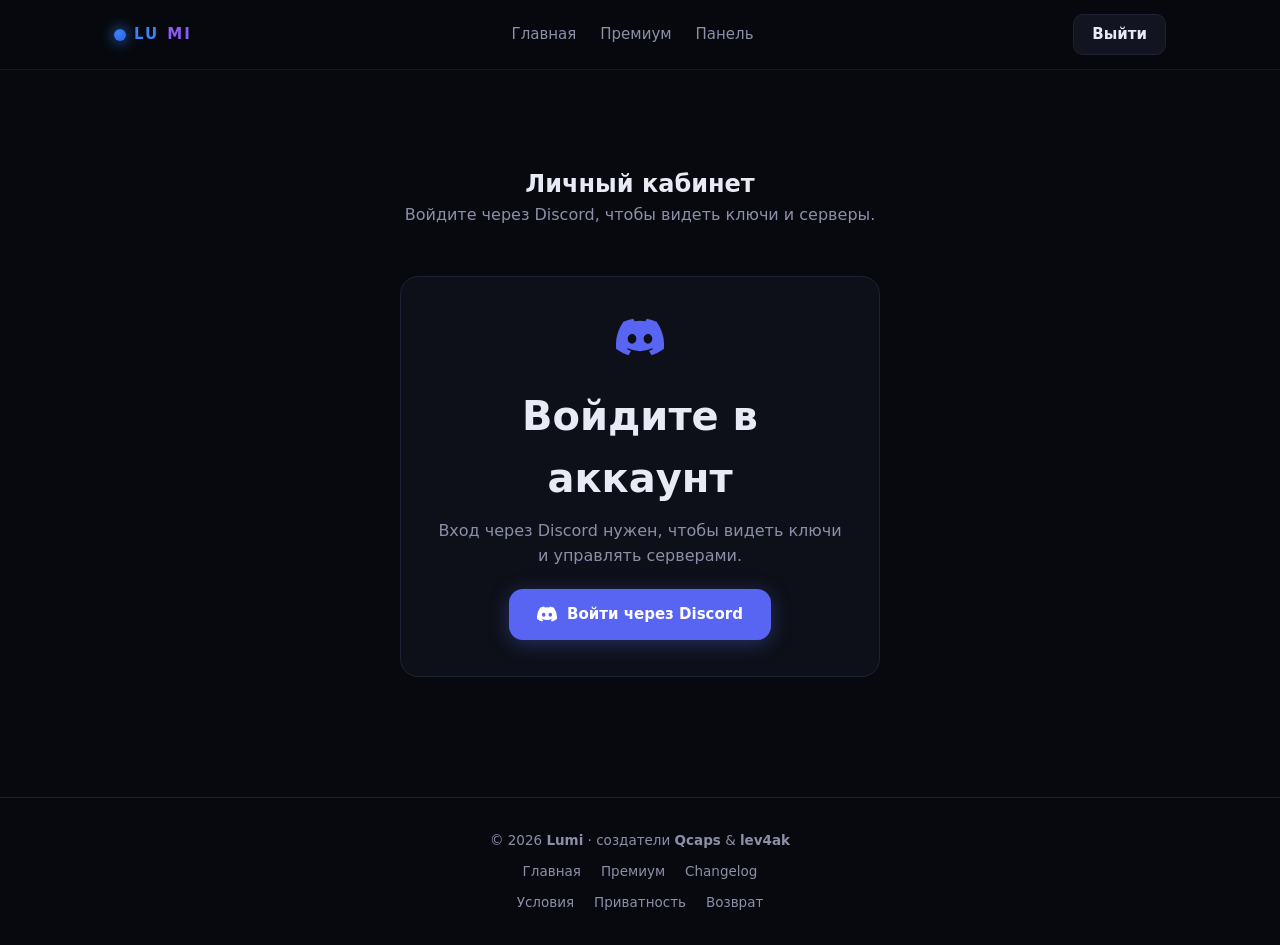
==== commit a846dc2d: "Quality pack: webhook, health, rate-limit, logs, legal pages, changelog, SEO, mailer, Dockerfile, sy" ====
--- a/site/account.html
+++ b/site/account.html
@@ -57,7 +57,8 @@
 
 <footer class="footer">
   <div>© 2026 <b>Lumi</b> · создатели <b>Qcaps</b> &amp; <b>lev4ak</b></div>
-  <div class="footer-links"><a href="index.html">Главная</a><a href="premium.html">Премиум</a></div>
+  <div class="footer-links"><a href="index.html">Главная</a><a href="premium.html">Премиум</a><a href="changelog.html">Changelog</a></div>
+  <div class="footer-links"><a href="terms.html">Условия</a><a href="privacy.html">Приватность</a><a href="refund.html">Возврат</a></div>
 </footer>
 
 <script src="js/config.js"></script>
